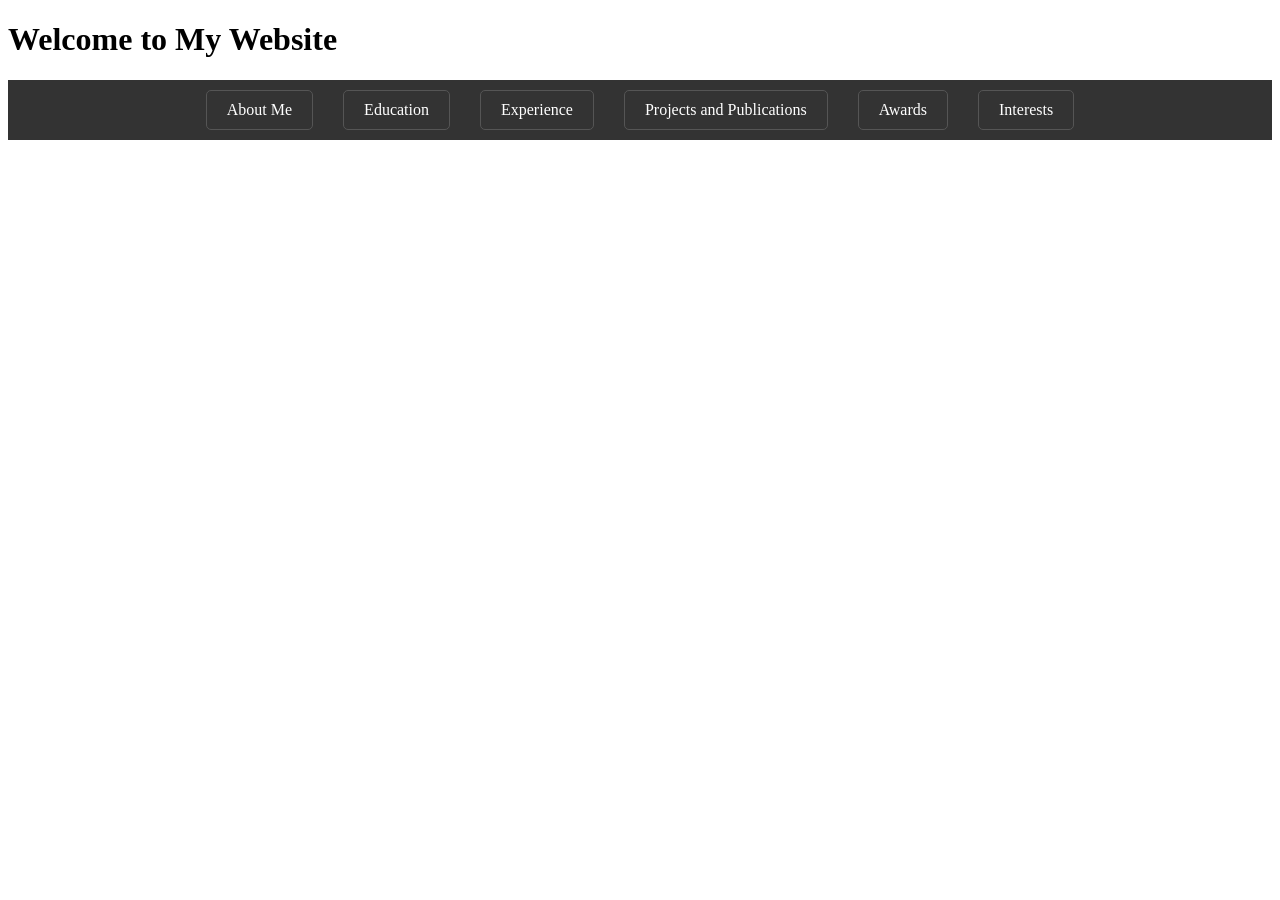
==== index.html @ 2307beb4 "Removed lines index.html" ====
<!DOCTYPE html>
<html lang="en">
<head>
    <meta charset="UTF-8">
    <meta name="viewport" content="width=device-width, initial-scale=1.0">
    <title>Elsa Paulson Personal Website</title>
    <link rel="stylesheet" href="styles.css">
    <style>
        /* Basic styling for the tabs */
        .tabs {
            display: flex;
            background-color: #333;
            color: white;
            padding: 10px;
            justify-content: center;
        }
        .tab {
            margin: 0 15px;
            cursor: pointer;
            padding: 10px 20px;
            border: 1px solid #555;
            border-radius: 5px;
        }
        .tab:hover {
            background-color: #555;
        }
        .tab-content {
            display: none;
            padding: 20px;
            border: 1px solid #ddd;
            border-radius: 5px;
        }
        .active-tab-content {
            display: block;
        }
    </style>
</head>
<body>
    <header>
        <h1>Welcome to My Website</h1>
        <div class="tabs">
            <div class="tab" data-tab="about">About Me</div>
            <div class="tab" data-tab="education">Education</div>
            <div class="tab" data-tab="experience">Experience</div>
            <div class="tab" data-tab="projects">Projects and Publications</div>
            <div class="tab" data-tab="awards">Awards</div>
            <div class="tab" data-tab="interests">Interests</div>
        </div>
    </header>
    <script src="script.js"></script>
</body>
</html>
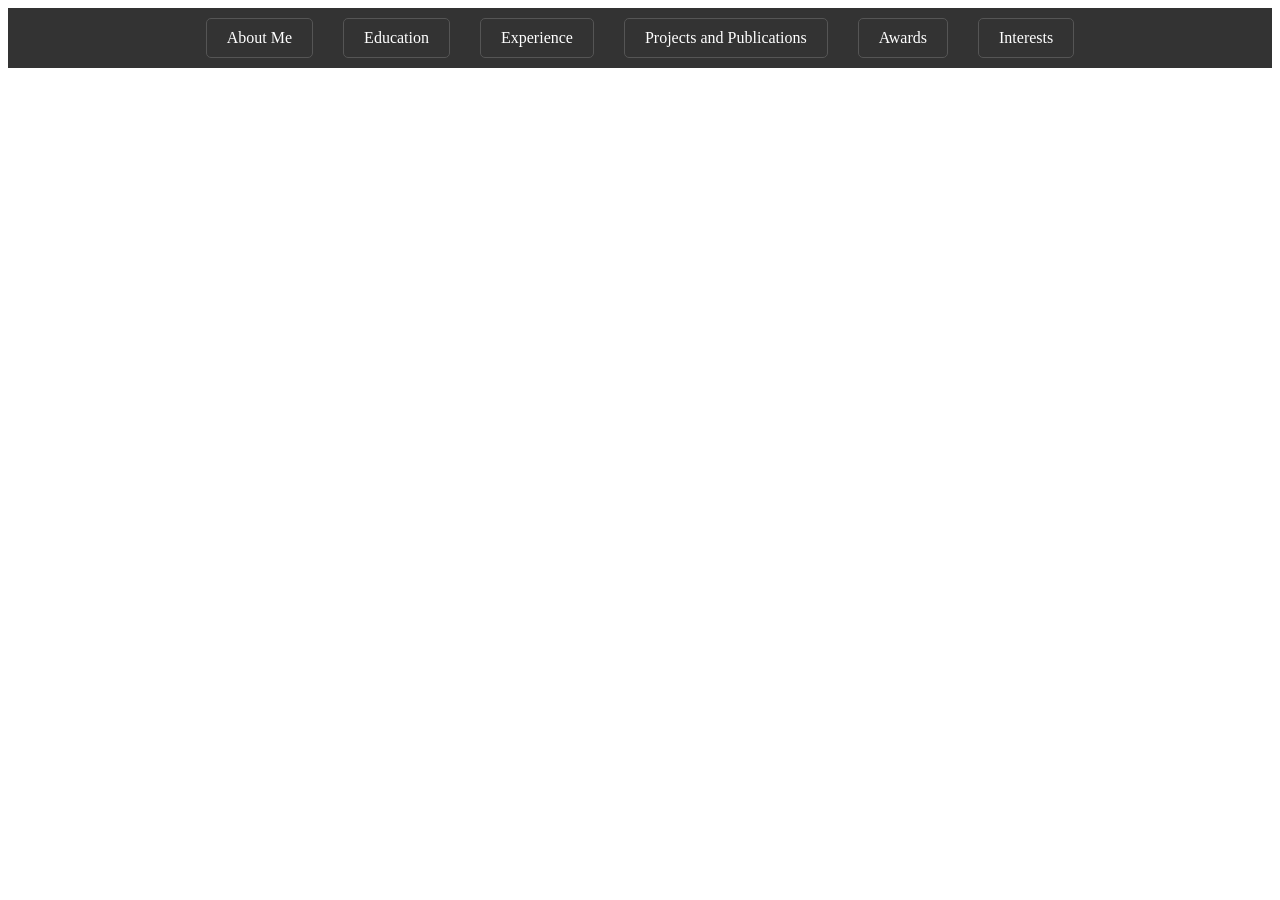
==== commit 91f437ce: "Update index.html" ====
--- a/index.html
+++ b/index.html
@@ -37,7 +37,6 @@
 </head>
 <body>
     <header>
-        <h1>Welcome to My Website</h1>
         <div class="tabs">
             <div class="tab" data-tab="about">About Me</div>
             <div class="tab" data-tab="education">Education</div>
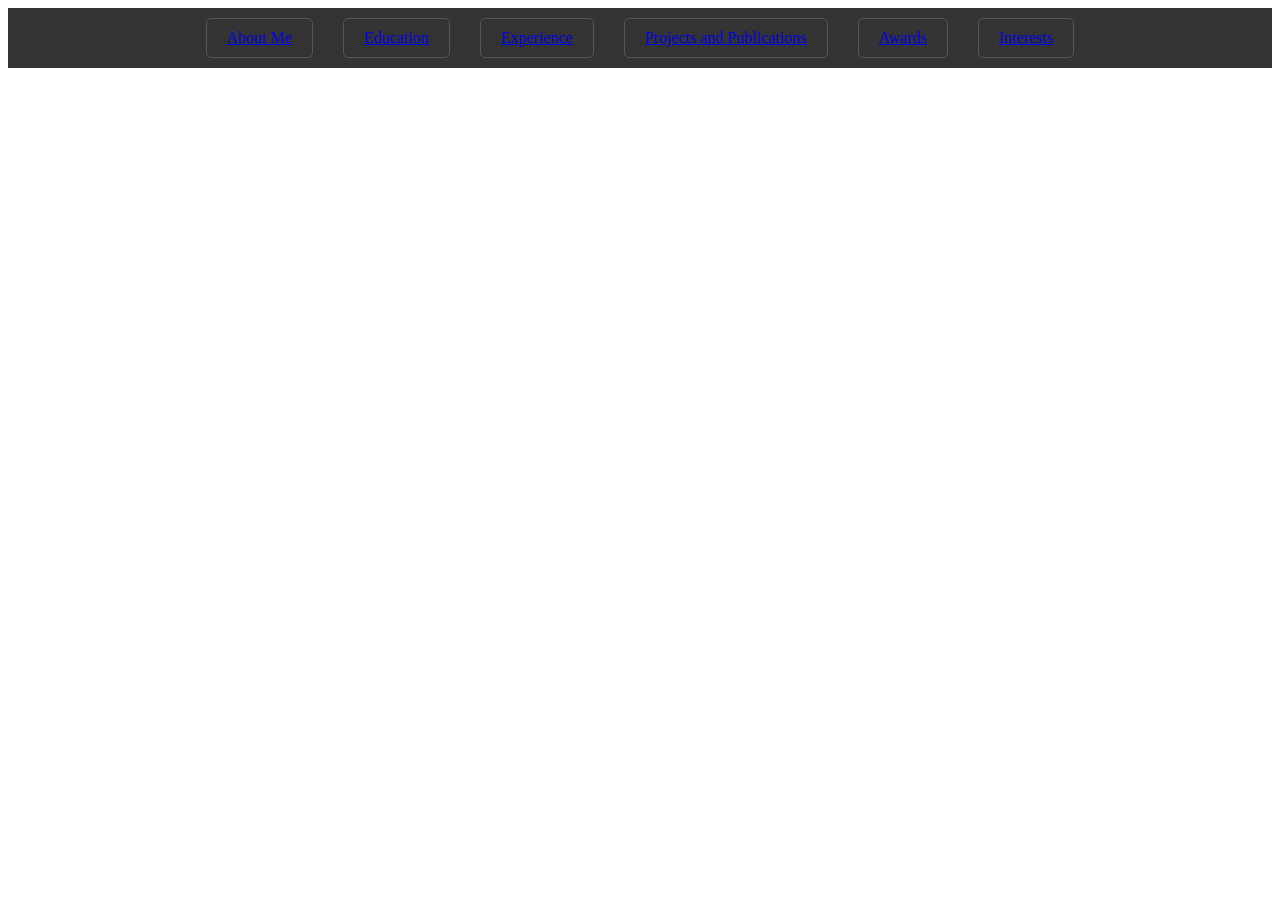
==== commit fa2d5793: "Update index.html" ====
--- a/index.html
+++ b/index.html
@@ -36,15 +36,15 @@
     </style>
 </head>
 <body>
-    <header>
-        <div class="tabs">
-            <div class="tab" data-tab="about">About Me</div>
-            <div class="tab" data-tab="education">Education</div>
-            <div class="tab" data-tab="experience">Experience</div>
-            <div class="tab" data-tab="projects">Projects and Publications</div>
-            <div class="tab" data-tab="awards">Awards</div>
-            <div class="tab" data-tab="interests">Interests</div>
-        </div>
+   <header>
+    <div class="tabs">
+        <a href="about.html" class="tab">About Me</a>
+        <a href="education.html" class="tab">Education</a>
+        <a href="experience.html" class="tab">Experience</a>
+        <a href="projects.html" class="tab">Projects and Publications</a>
+        <a href="awards.html" class="tab">Awards</a>
+        <a href="interests.html" class="tab">Interests</a>
+    </div>
     </header>
     <script src="script.js"></script>
 </body>
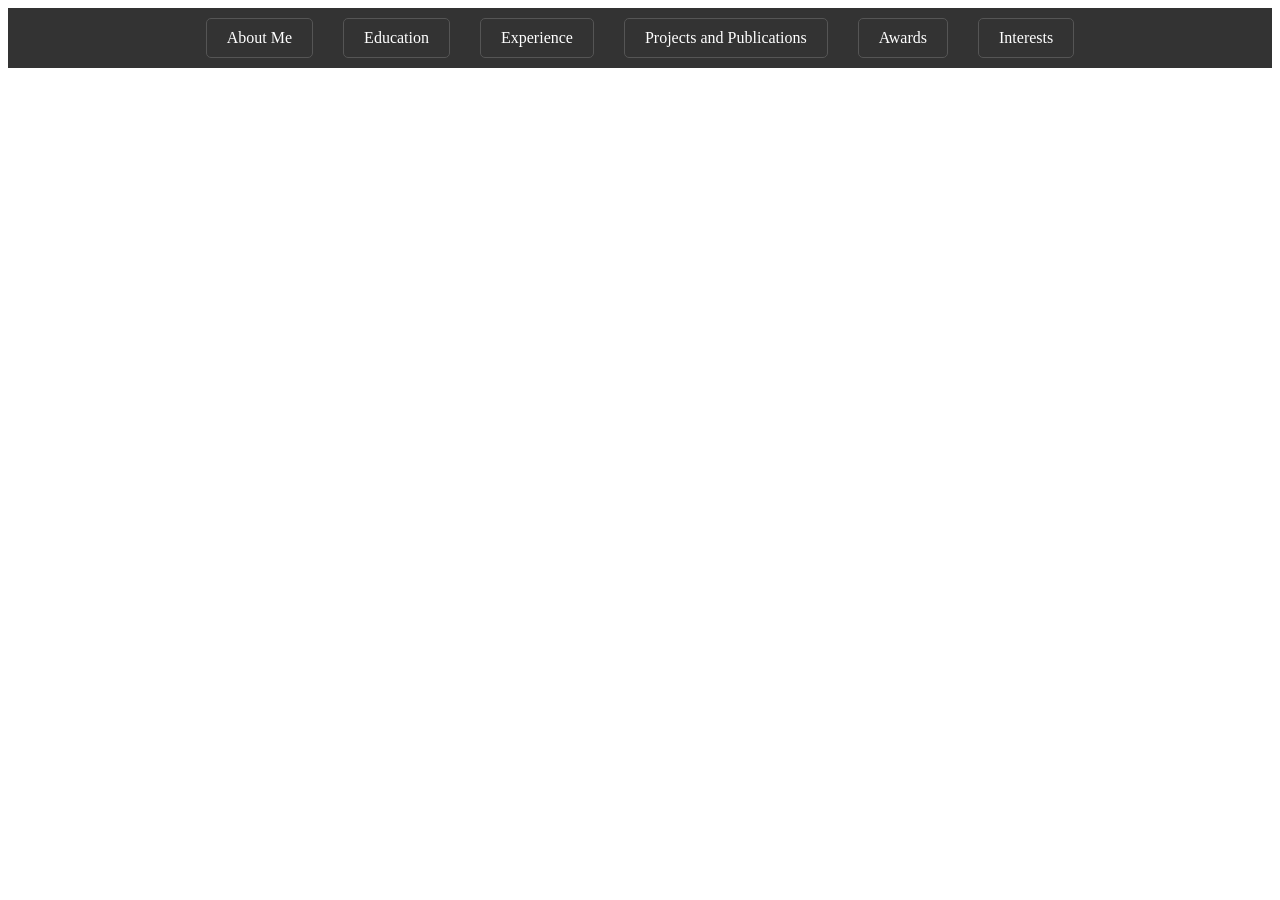
==== commit 1a483c8b: "Update index.html" ====
--- a/index.html
+++ b/index.html
@@ -6,34 +6,36 @@
     <title>Elsa Paulson Personal Website</title>
     <link rel="stylesheet" href="styles.css">
     <style>
-        /* Basic styling for the tabs */
+       /* Basic styling for the tabs */
         .tabs {
-            display: flex;
-            background-color: #333;
-            color: white;
-            padding: 10px;
-            justify-content: center;
+    display: flex;
+    background-color: #333;
+    color: white;
+    padding: 10px;
+    justify-content: center;
         }
+
         .tab {
-            margin: 0 15px;
-            cursor: pointer;
-            padding: 10px 20px;
-            border: 1px solid #555;
-            border-radius: 5px;
+    margin: 0 15px;
+    cursor: pointer;
+    padding: 10px 20px;
+    border: 1px solid #555;
+    border-radius: 5px;
+    text-decoration: none; /* Remove underline from links */
+    color: white; /* Ensure text color is white */
+    background-color: #333; /* Ensure background color matches the tabs */
+    transition: background-color 0.3s; /* Smooth transition on hover */
         }
+
         .tab:hover {
-            background-color: #555;
+    background-color: #555; /* Change background on hover */
         }
-        .tab-content {
-            display: none;
-            padding: 20px;
-            border: 1px solid #ddd;
-            border-radius: 5px;
+
+        /* Optional: Styling for active tab if needed */
+.tab.active {
+    background-color: #555; /* Different color for active tab */
         }
-        .active-tab-content {
-            display: block;
-        }
-    </style>
+</style>
 </head>
 <body>
    <header>
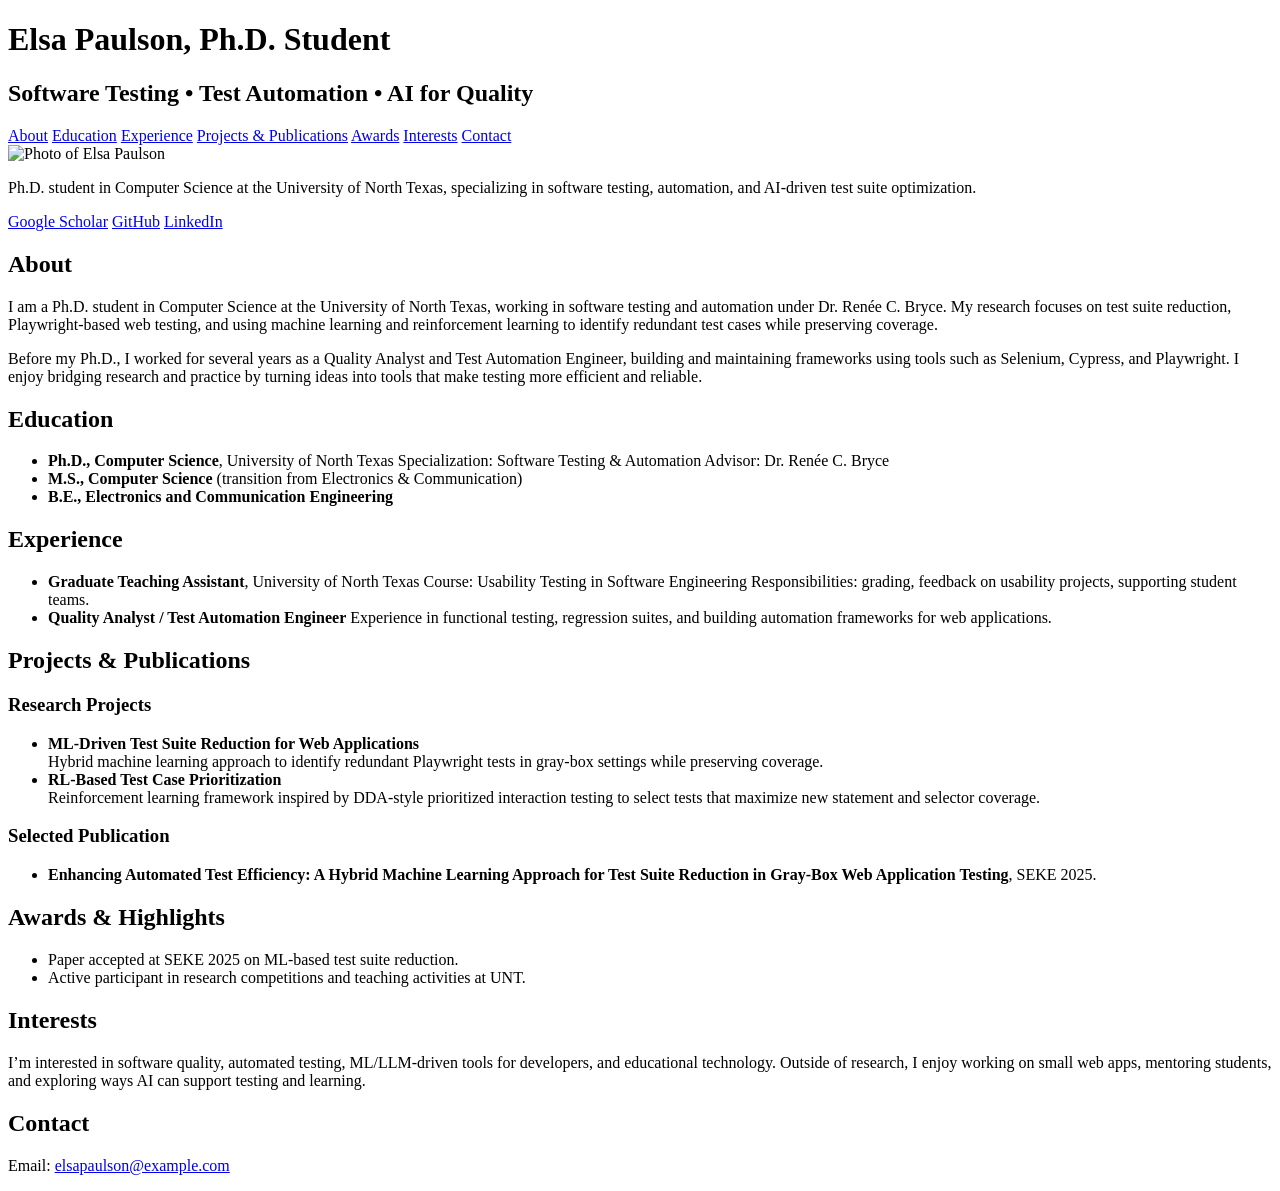
==== commit c4fc10b3: "Update index.html" ====
--- a/index.html
+++ b/index.html
@@ -3,52 +3,146 @@
 <head>
     <meta charset="UTF-8">
     <meta name="viewport" content="width=device-width, initial-scale=1.0">
-    <title>Elsa Paulson Personal Website</title>
+    <title>Elsa Paulson | Software Testing & AI</title>
     <link rel="stylesheet" href="styles.css">
-    <style>
-       /* Basic styling for the tabs */
-        .tabs {
-    display: flex;
-    background-color: #333;
-    color: white;
-    padding: 10px;
-    justify-content: center;
-        }
-
-        .tab {
-    margin: 0 15px;
-    cursor: pointer;
-    padding: 10px 20px;
-    border: 1px solid #555;
-    border-radius: 5px;
-    text-decoration: none; /* Remove underline from links */
-    color: white; /* Ensure text color is white */
-    background-color: #333; /* Ensure background color matches the tabs */
-    transition: background-color 0.3s; /* Smooth transition on hover */
-        }
-
-        .tab:hover {
-    background-color: #555; /* Change background on hover */
-        }
-
-        /* Optional: Styling for active tab if needed */
-.tab.active {
-    background-color: #555; /* Different color for active tab */
-        }
-</style>
 </head>
 <body>
-   <header>
-    <div class="tabs">
-        <a href="about.html" class="tab">About Me</a>
-        <a href="education.html" class="tab">Education</a>
-        <a href="experience.html" class="tab">Experience</a>
-        <a href="projects.html" class="tab">Projects and Publications</a>
-        <a href="awards.html" class="tab">Awards</a>
-        <a href="interests.html" class="tab">Interests</a>
-    </div>
+    <header class="site-header">
+        <div class="logo-name">
+            <h1>Elsa Paulson, Ph.D. Student</h1>
+            <h2>Software Testing • Test Automation • AI for Quality</h2>
+        </div>
+        <nav class="top-nav">
+            <a href="#about">About</a>
+            <a href="#education">Education</a>
+            <a href="#experience">Experience</a>
+            <a href="#projects">Projects & Publications</a>
+            <a href="#awards">Awards</a>
+            <a href="#interests">Interests</a>
+            <a href="#contact">Contact</a>
+        </nav>
     </header>
-    <script src="script.js"></script>
+
+    <main class="layout">
+        <!-- Left "sidebar" for quick links (optional) -->
+        <aside class="sidebar">
+            <img src="profile.jpg" alt="Photo of Elsa Paulson" class="profile-pic">
+            <p class="short-bio">
+                Ph.D. student in Computer Science at the University of North Texas,
+                specializing in software testing, automation, and AI-driven test suite
+                optimization.
+            </p>
+            <div class="links">
+                <!-- Replace # with your real links -->
+                <a href="https://scholar.google.com/" target="_blank">Google Scholar</a>
+                <a href="https://github.com/ElsaPaulson" target="_blank">GitHub</a>
+                <a href="https://www.linkedin.com/" target="_blank">LinkedIn</a>
+            </div>
+        </aside>
+
+        <!-- Main content -->
+        <section class="content">
+
+            <section id="about">
+                <h2>About</h2>
+                <p>
+                    I am a Ph.D. student in Computer Science at the University of North Texas,
+                    working in software testing and automation under Dr. Renée C. Bryce.
+                    My research focuses on test suite reduction, Playwright-based web testing,
+                    and using machine learning and reinforcement learning to identify redundant
+                    test cases while preserving coverage.
+                </p>
+                <p>
+                    Before my Ph.D., I worked for several years as a Quality Analyst and Test
+                    Automation Engineer, building and maintaining frameworks using tools such as
+                    Selenium, Cypress, and Playwright. I enjoy bridging research and practice by
+                    turning ideas into tools that make testing more efficient and reliable.
+                </p>
+            </section>
+
+            <section id="education">
+                <h2>Education</h2>
+                <ul>
+                    <li>
+                        <strong>Ph.D., Computer Science</strong>, University of North Texas  
+                        Specialization: Software Testing & Automation  
+                        Advisor: Dr. Renée C. Bryce
+                    </li>
+                    <li>
+                        <strong>M.S., Computer Science</strong> (transition from Electronics & Communication)
+                    </li>
+                    <li>
+                        <strong>B.E., Electronics and Communication Engineering</strong>
+                    </li>
+                </ul>
+            </section>
+
+            <section id="experience">
+                <h2>Experience</h2>
+                <ul>
+                    <li>
+                        <strong>Graduate Teaching Assistant</strong>, University of North Texas  
+                        Course: Usability Testing in Software Engineering  
+                        Responsibilities: grading, feedback on usability projects, supporting student teams.
+                    </li>
+                    <li>
+                        <strong>Quality Analyst / Test Automation Engineer</strong>  
+                        Experience in functional testing, regression suites, and building automation
+                        frameworks for web applications.
+                    </li>
+                </ul>
+            </section>
+
+            <section id="projects">
+                <h2>Projects & Publications</h2>
+
+                <h3>Research Projects</h3>
+                <ul>
+                    <li>
+                        <strong>ML-Driven Test Suite Reduction for Web Applications</strong><br>
+                        Hybrid machine learning approach to identify redundant Playwright tests in
+                        gray-box settings while preserving coverage.
+                    </li>
+                    <li>
+                        <strong>RL-Based Test Case Prioritization</strong><br>
+                        Reinforcement learning framework inspired by DDA-style prioritized interaction
+                        testing to select tests that maximize new statement and selector coverage.
+                    </li>
+                </ul>
+
+                <h3>Selected Publication</h3>
+                <ul>
+                    <li>
+                        <strong>Enhancing Automated Test Efficiency: A Hybrid Machine Learning Approach
+                        for Test Suite Reduction in Gray-Box Web Application Testing</strong>, SEKE 2025.
+                    </li>
+                </ul>
+            </section>
+
+            <section id="awards">
+                <h2>Awards & Highlights</h2>
+                <ul>
+                    <li>Paper accepted at SEKE 2025 on ML-based test suite reduction.</li>
+                    <li>Active participant in research competitions and teaching activities at UNT.</li>
+                </ul>
+            </section>
+
+            <section id="interests">
+                <h2>Interests</h2>
+                <p>
+                    I’m interested in software quality, automated testing, ML/LLM-driven tools for
+                    developers, and educational technology. Outside of research, I enjoy working on
+                    small web apps, mentoring students, and exploring ways AI can support testing
+                    and learning.
+                </p>
+            </section>
+
+            <section id="contact">
+                <h2>Contact</h2>
+                <p>Email: <a href="mailto:elsapaulson@example.com">elsapaulson@example.com</a></p>
+            </section>
+
+        </section>
+    </main>
 </body>
 </html>
-
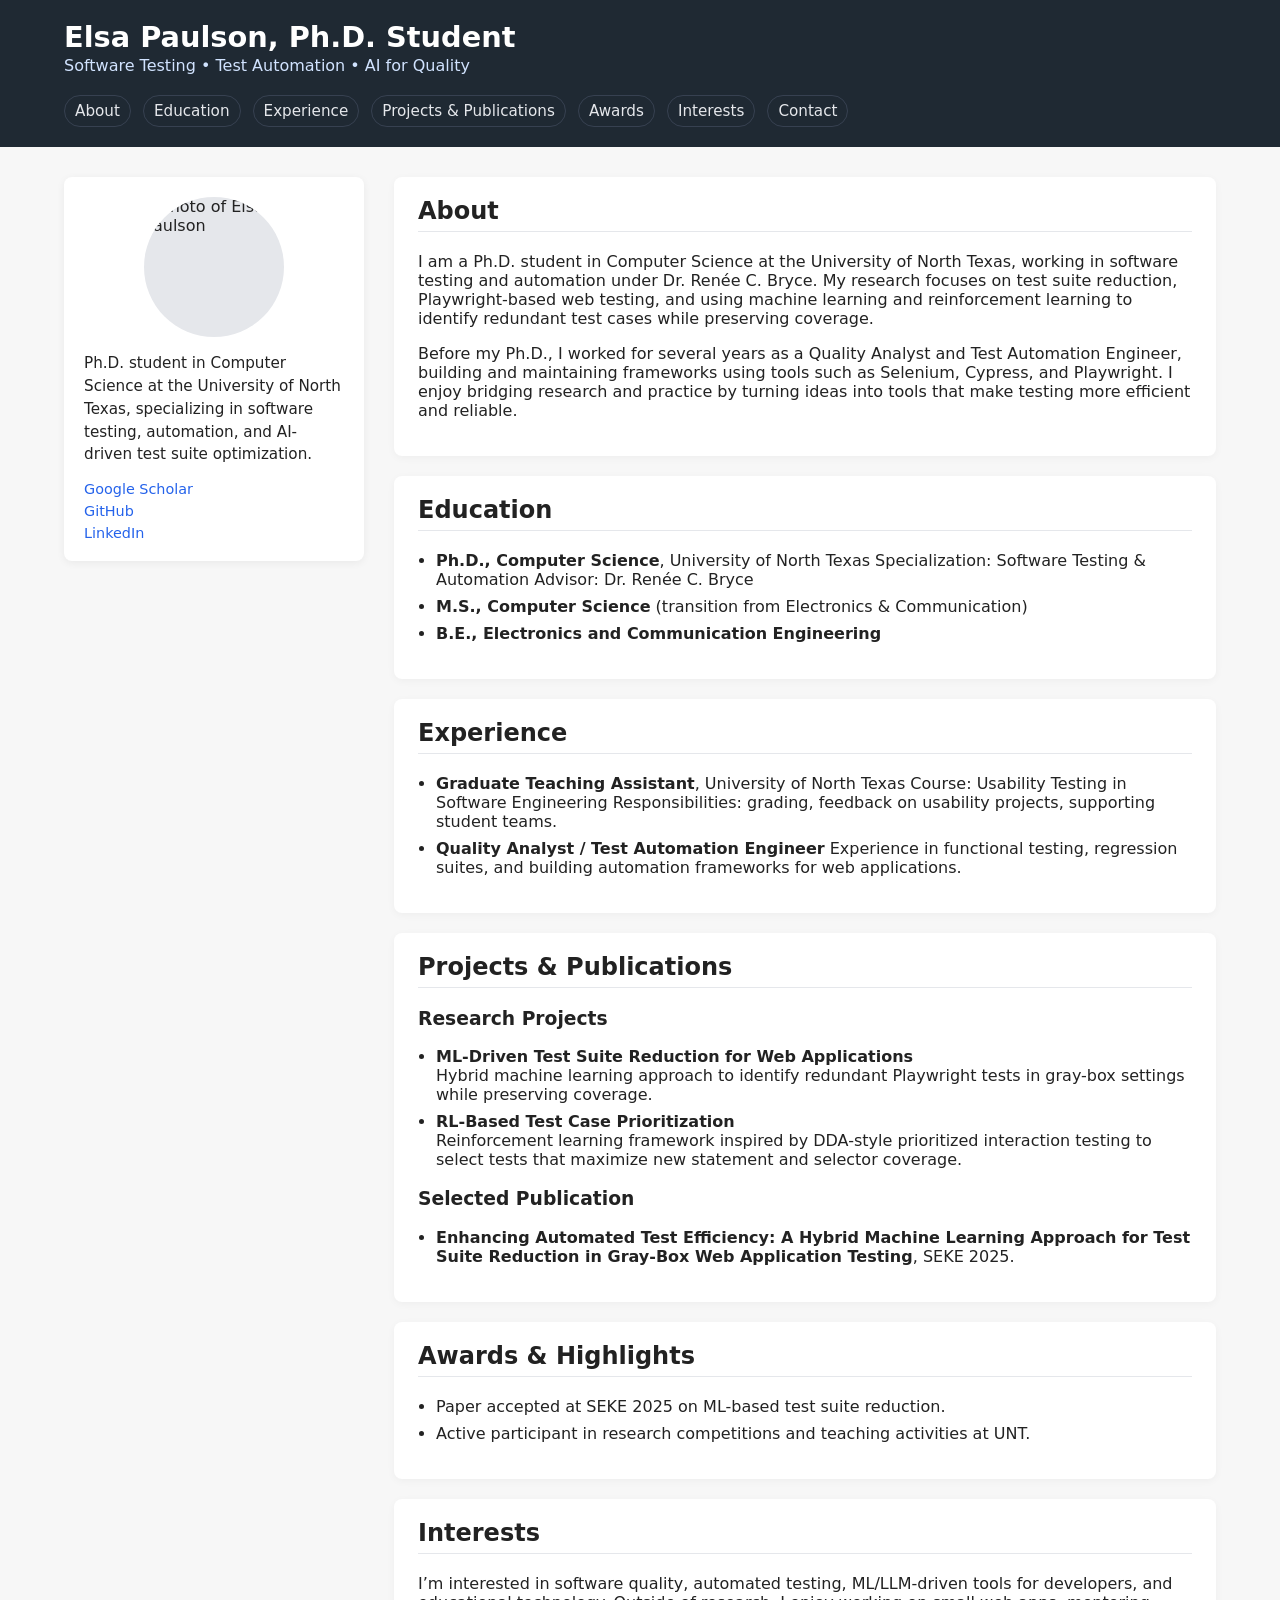
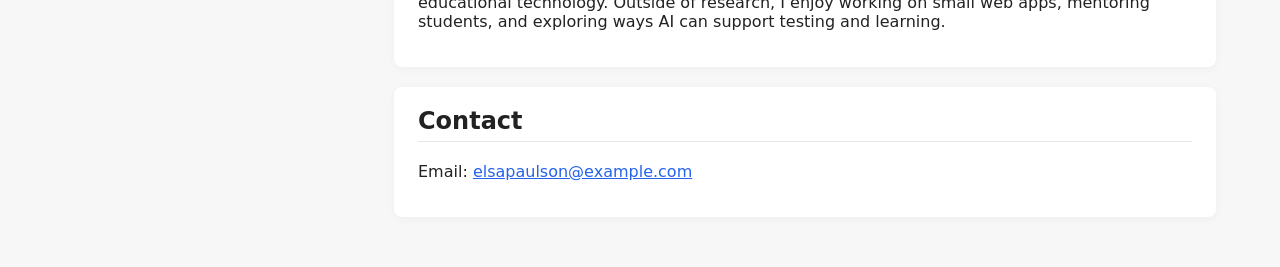
==== commit f5aedcef: "Update index.html" ====
--- a/index.html
+++ b/index.html
@@ -139,7 +139,7 @@
 
             <section id="contact">
                 <h2>Contact</h2>
-                <p>Email: <a href="mailto:elsapaulson@example.com">elsapaulson@example.com</a></p>
+                <p>Email: <a href="mailto:elsapaulson1@gmail.com">elsapaulson@example.com</a></p>
             </section>
 
         </section>
--- a/styles.css
+++ b/styles.css
@@ -0,0 +1,144 @@
+/* Global layout */
+body {
+    margin: 0;
+    font-family: system-ui, -apple-system, BlinkMacSystemFont, "Segoe UI", sans-serif;
+    background-color: #f7f7f7;
+    color: #222;
+}
+
+/* Header */
+.site-header {
+    background: #1f2933;
+    color: white;
+    padding: 20px 5%;
+    display: flex;
+    flex-direction: column;
+    gap: 10px;
+}
+
+.logo-name h1 {
+    margin: 0;
+    font-size: 1.8rem;
+}
+
+.logo-name h2 {
+    margin: 2px 0 0;
+    font-size: 1rem;
+    font-weight: 400;
+    color: #d1e3ff;
+}
+
+.top-nav {
+    margin-top: 10px;
+    display: flex;
+    flex-wrap: wrap;
+    gap: 12px;
+}
+
+.top-nav a {
+    color: #e5e7eb;
+    text-decoration: none;
+    font-size: 0.95rem;
+    padding: 6px 10px;
+    border-radius: 999px;
+    border: 1px solid #374151;
+}
+
+.top-nav a:hover {
+    background: #374151;
+}
+
+/* Main layout */
+.layout {
+    display: flex;
+    gap: 30px;
+    padding: 30px 5%;
+}
+
+/* Sidebar */
+.sidebar {
+    flex: 0 0 260px;
+    background: white;
+    border-radius: 8px;
+    padding: 20px;
+    box-shadow: 0 2px 8px rgba(0,0,0,0.06);
+    height: fit-content;
+}
+
+.profile-pic {
+    width: 140px;
+    height: 140px;
+    border-radius: 50%;
+    object-fit: cover;
+    display: block;
+    margin: 0 auto 15px;
+    background: #e5e7eb;
+}
+
+.short-bio {
+    font-size: 0.95rem;
+    line-height: 1.5;
+}
+
+.sidebar .links {
+    margin-top: 15px;
+    display: flex;
+    flex-direction: column;
+    gap: 6px;
+}
+
+.sidebar .links a {
+    text-decoration: none;
+    font-size: 0.9rem;
+    color: #2563eb;
+}
+
+.sidebar .links a:hover {
+    text-decoration: underline;
+}
+
+/* Content area */
+.content {
+    flex: 1;
+}
+
+.content section {
+    background: white;
+    border-radius: 8px;
+    padding: 20px 24px;
+    margin-bottom: 20px;
+    box-shadow: 0 2px 8px rgba(0,0,0,0.04);
+}
+
+.content h2 {
+    margin-top: 0;
+    border-bottom: 1px solid #e5e7eb;
+    padding-bottom: 6px;
+}
+
+.content ul {
+    padding-left: 18px;
+}
+
+.content li {
+    margin-bottom: 8px;
+}
+
+/* Links inside content */
+.content a {
+    color: #2563eb;
+}
+
+.content a:hover {
+    text-decoration: underline;
+}
+
+/* Responsive */
+@media (max-width: 900px) {
+    .layout {
+        flex-direction: column;
+    }
+    .sidebar {
+        width: 100%;
+    }
+}
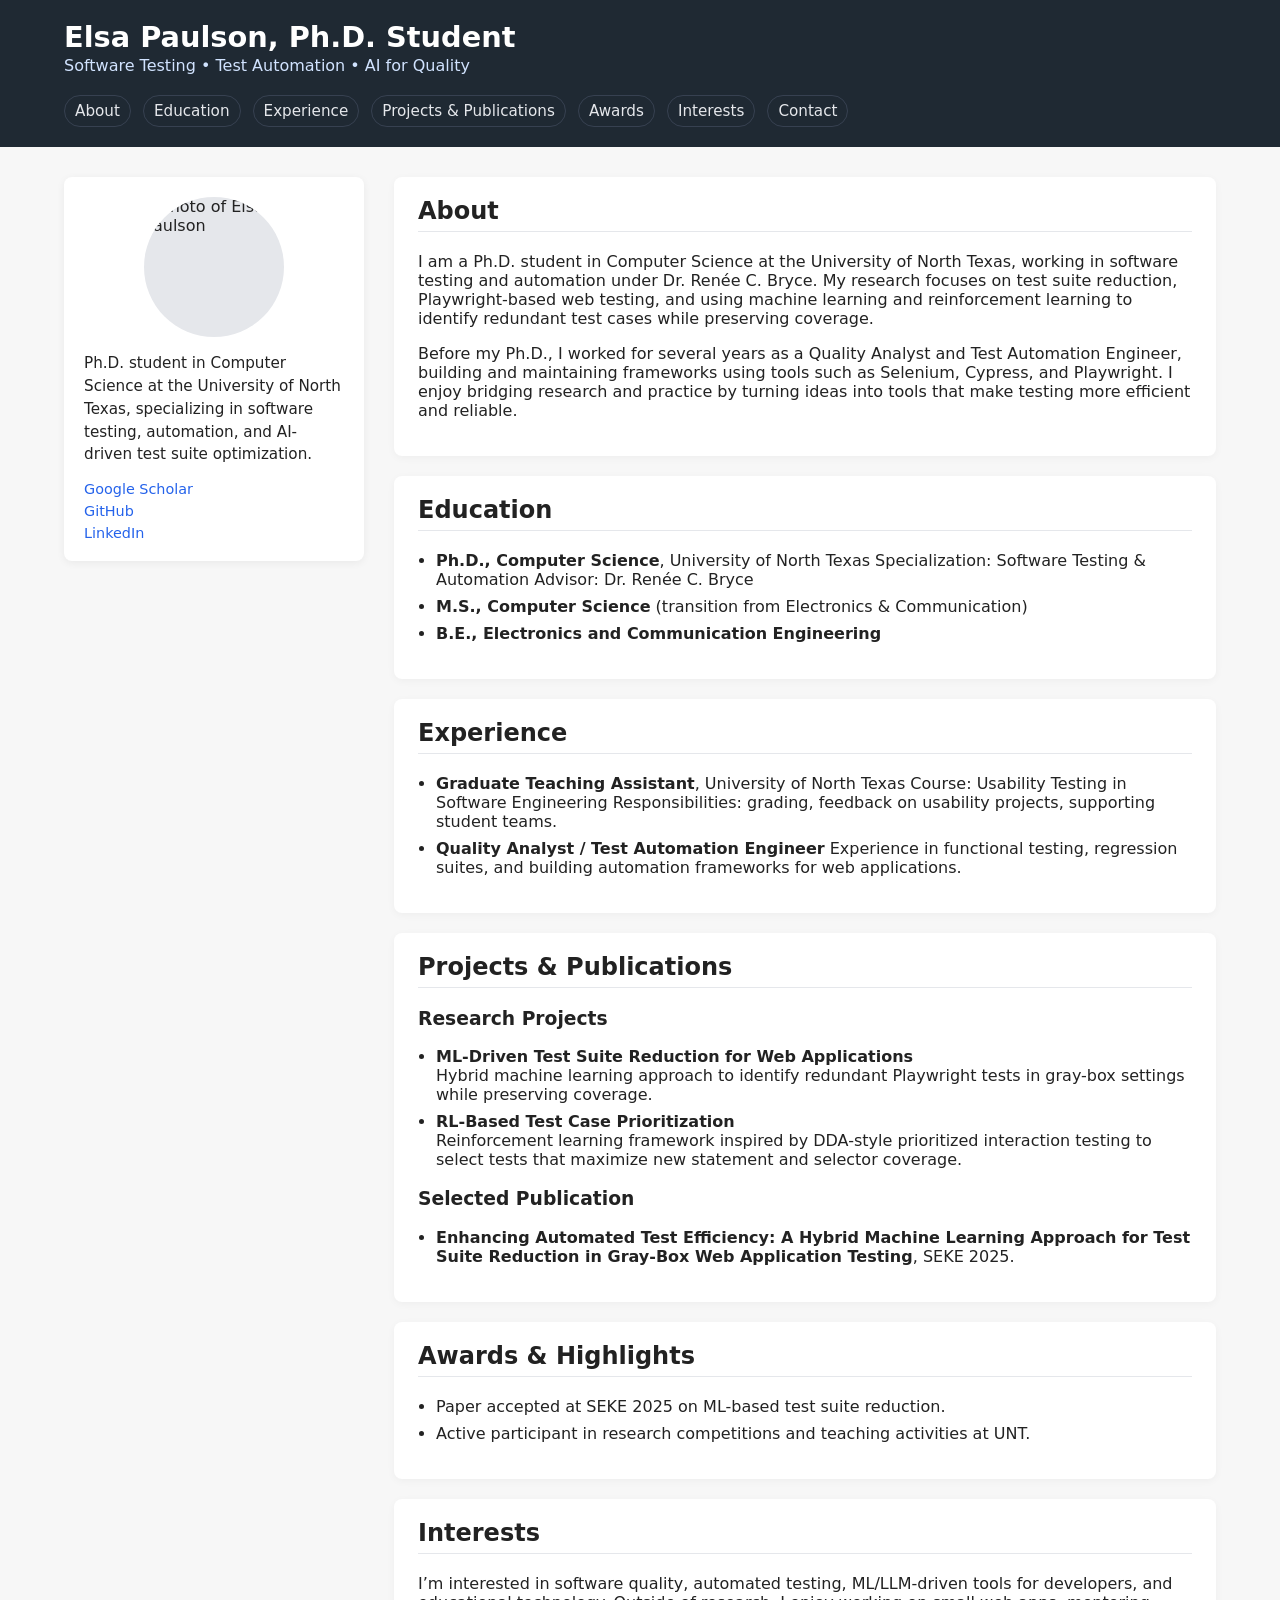
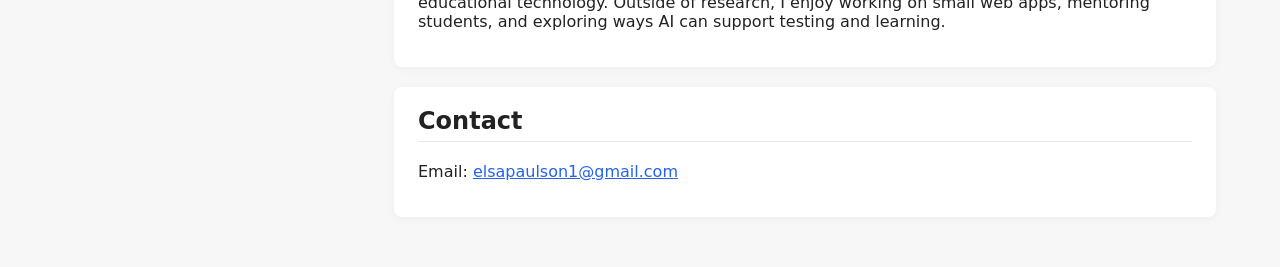
==== commit 653139ee: "Update index.html" ====
--- a/index.html
+++ b/index.html
@@ -139,7 +139,7 @@
 
             <section id="contact">
                 <h2>Contact</h2>
-                <p>Email: <a href="mailto:elsapaulson1@gmail.com">elsapaulson@example.com</a></p>
+                <p>Email: <a href="mailto:elsapaulson1@gmail.com">elsapaulson1@gmail.com</a></p>
             </section>
 
         </section>
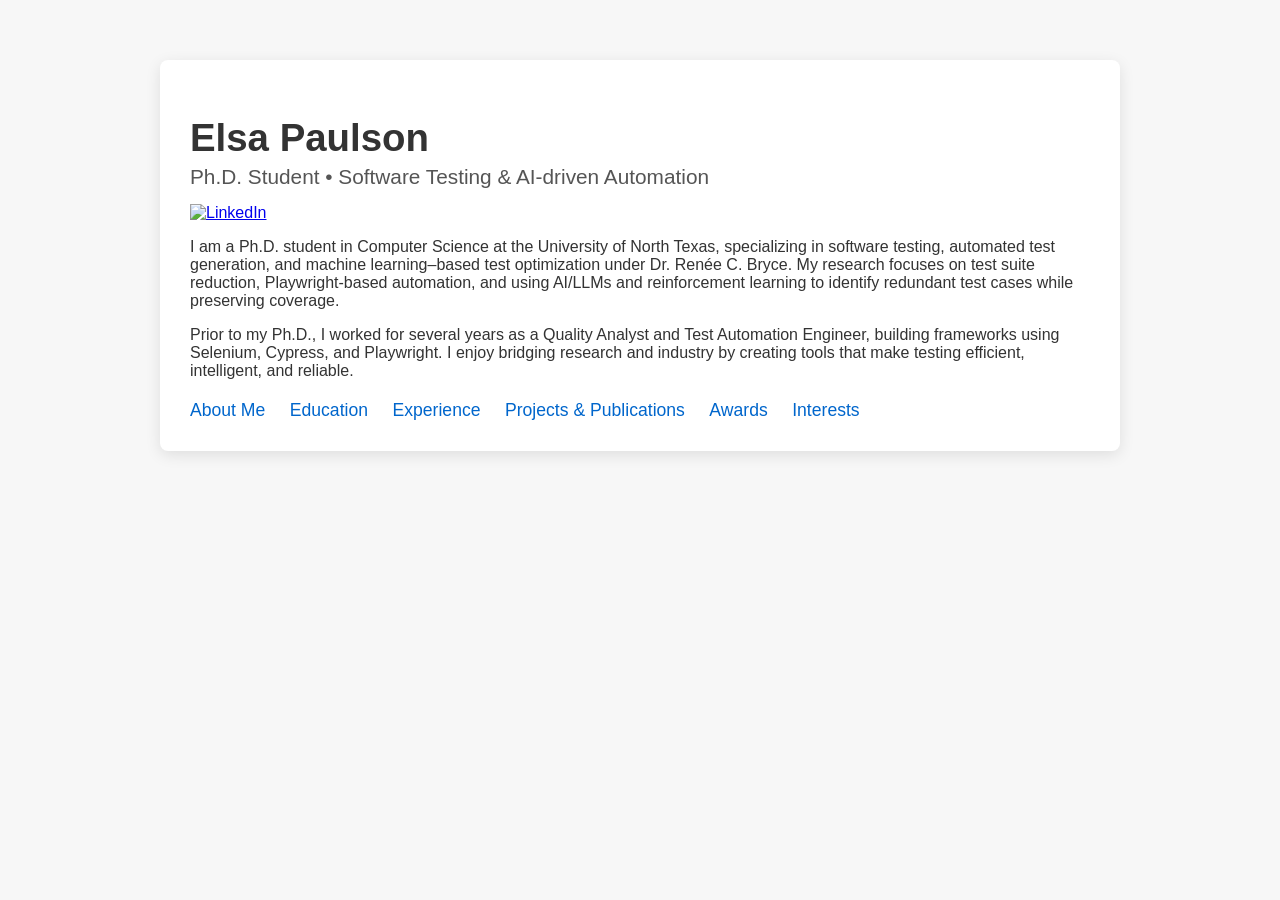
==== commit 70cb9dcc: "Update index.html" ====
--- a/index.html
+++ b/index.html
@@ -3,146 +3,108 @@
 <head>
     <meta charset="UTF-8">
     <meta name="viewport" content="width=device-width, initial-scale=1.0">
-    <title>Elsa Paulson | Software Testing & AI</title>
+    <title>Elsa Paulson</title>
     <link rel="stylesheet" href="styles.css">
+
+    <style>
+        body {
+            font-family: Arial, sans-serif;
+            margin: 0;
+            padding: 0;
+            background-color: #f7f7f7;
+            color: #333;
+        }
+
+        .container {
+            max-width: 900px;
+            margin: 60px auto;
+            padding: 30px;
+            background: white;
+            border-radius: 8px;
+            box-shadow: 0 4px 15px rgba(0,0,0,0.1);
+        }
+
+        h1 {
+            font-size: 2.4rem;
+            margin-bottom: 5px;
+        }
+
+        h2 {
+            margin-top: 40px;
+            border-bottom: 2px solid #eee;
+            padding-bottom: 5px;
+        }
+
+        .subtitle {
+            font-size: 1.3rem;
+            color: #555;
+        }
+
+        .nav-links {
+            margin-top: 20px;
+        }
+
+        .nav-links a {
+            margin-right: 20px;
+            font-size: 1.1rem;
+            text-decoration: none;
+            color: #0066cc;
+        }
+
+        .nav-links a:hover {
+            text-decoration: underline;
+        }
+
+        /* LinkedIn icon */
+        .linkedin {
+            margin-top: 15px;
+        }
+
+        .linkedin img {
+            width: 32px;
+            height: 32px;
+        }
+    </style>
 </head>
+
 <body>
-    <header class="site-header">
-        <div class="logo-name">
-            <h1>Elsa Paulson, Ph.D. Student</h1>
-            <h2>Software Testing • Test Automation • AI for Quality</h2>
-        </div>
-        <nav class="top-nav">
-            <a href="#about">About</a>
-            <a href="#education">Education</a>
-            <a href="#experience">Experience</a>
-            <a href="#projects">Projects & Publications</a>
-            <a href="#awards">Awards</a>
-            <a href="#interests">Interests</a>
-            <a href="#contact">Contact</a>
-        </nav>
-    </header>
 
-    <main class="layout">
-        <!-- Left "sidebar" for quick links (optional) -->
-        <aside class="sidebar">
-            <img src="profile.jpg" alt="Photo of Elsa Paulson" class="profile-pic">
-            <p class="short-bio">
-                Ph.D. student in Computer Science at the University of North Texas,
-                specializing in software testing, automation, and AI-driven test suite
-                optimization.
-            </p>
-            <div class="links">
-                <!-- Replace # with your real links -->
-                <a href="https://scholar.google.com/" target="_blank">Google Scholar</a>
-                <a href="https://github.com/ElsaPaulson" target="_blank">GitHub</a>
-                <a href="https://www.linkedin.com/" target="_blank">LinkedIn</a>
-            </div>
-        </aside>
+<div class="container">
 
-        <!-- Main content -->
-        <section class="content">
+    <h1>Elsa Paulson</h1>
+    <div class="subtitle">Ph.D. Student • Software Testing & AI-driven Automation</div>
 
-            <section id="about">
-                <h2>About</h2>
-                <p>
-                    I am a Ph.D. student in Computer Science at the University of North Texas,
-                    working in software testing and automation under Dr. Renée C. Bryce.
-                    My research focuses on test suite reduction, Playwright-based web testing,
-                    and using machine learning and reinforcement learning to identify redundant
-                    test cases while preserving coverage.
-                </p>
-                <p>
-                    Before my Ph.D., I worked for several years as a Quality Analyst and Test
-                    Automation Engineer, building and maintaining frameworks using tools such as
-                    Selenium, Cypress, and Playwright. I enjoy bridging research and practice by
-                    turning ideas into tools that make testing more efficient and reliable.
-                </p>
-            </section>
+    <!-- LinkedIn button -->
+    <div class="linkedin">
+        <a href="https://www.linkedin.com/in/elsa1995" target="_blank">
+            <img src="https://cdn-icons-png.flaticon.com/512/174/174857.png" alt="LinkedIn">
+        </a>
+    </div>
 
-            <section id="education">
-                <h2>Education</h2>
-                <ul>
-                    <li>
-                        <strong>Ph.D., Computer Science</strong>, University of North Texas  
-                        Specialization: Software Testing & Automation  
-                        Advisor: Dr. Renée C. Bryce
-                    </li>
-                    <li>
-                        <strong>M.S., Computer Science</strong> (transition from Electronics & Communication)
-                    </li>
-                    <li>
-                        <strong>B.E., Electronics and Communication Engineering</strong>
-                    </li>
-                </ul>
-            </section>
+    <p>
+        I am a Ph.D. student in Computer Science at the University of North Texas, specializing in
+        software testing, automated test generation, and machine learning–based test optimization under 
+        Dr. Renée C. Bryce. My research focuses on test suite reduction, Playwright-based automation, 
+        and using AI/LLMs and reinforcement learning to identify redundant test cases while preserving coverage.
+    </p>
 
-            <section id="experience">
-                <h2>Experience</h2>
-                <ul>
-                    <li>
-                        <strong>Graduate Teaching Assistant</strong>, University of North Texas  
-                        Course: Usability Testing in Software Engineering  
-                        Responsibilities: grading, feedback on usability projects, supporting student teams.
-                    </li>
-                    <li>
-                        <strong>Quality Analyst / Test Automation Engineer</strong>  
-                        Experience in functional testing, regression suites, and building automation
-                        frameworks for web applications.
-                    </li>
-                </ul>
-            </section>
+    <p>
+        Prior to my Ph.D., I worked for several years as a Quality Analyst and Test Automation Engineer,
+        building frameworks using Selenium, Cypress, and Playwright. I enjoy bridging research and industry by 
+        creating tools that make testing efficient, intelligent, and reliable.
+    </p>
 
-            <section id="projects">
-                <h2>Projects & Publications</h2>
+    <!-- Navigation -->
+    <div class="nav-links">
+        <a href="about.html">About Me</a>
+        <a href="education.html">Education</a>
+        <a href="experience.html">Experience</a>
+        <a href="projects.html">Projects & Publications</a>
+        <a href="awards.html">Awards</a>
+        <a href="interests.html">Interests</a>
+    </div>
 
-                <h3>Research Projects</h3>
-                <ul>
-                    <li>
-                        <strong>ML-Driven Test Suite Reduction for Web Applications</strong><br>
-                        Hybrid machine learning approach to identify redundant Playwright tests in
-                        gray-box settings while preserving coverage.
-                    </li>
-                    <li>
-                        <strong>RL-Based Test Case Prioritization</strong><br>
-                        Reinforcement learning framework inspired by DDA-style prioritized interaction
-                        testing to select tests that maximize new statement and selector coverage.
-                    </li>
-                </ul>
+</div>
 
-                <h3>Selected Publication</h3>
-                <ul>
-                    <li>
-                        <strong>Enhancing Automated Test Efficiency: A Hybrid Machine Learning Approach
-                        for Test Suite Reduction in Gray-Box Web Application Testing</strong>, SEKE 2025.
-                    </li>
-                </ul>
-            </section>
-
-            <section id="awards">
-                <h2>Awards & Highlights</h2>
-                <ul>
-                    <li>Paper accepted at SEKE 2025 on ML-based test suite reduction.</li>
-                    <li>Active participant in research competitions and teaching activities at UNT.</li>
-                </ul>
-            </section>
-
-            <section id="interests">
-                <h2>Interests</h2>
-                <p>
-                    I’m interested in software quality, automated testing, ML/LLM-driven tools for
-                    developers, and educational technology. Outside of research, I enjoy working on
-                    small web apps, mentoring students, and exploring ways AI can support testing
-                    and learning.
-                </p>
-            </section>
-
-            <section id="contact">
-                <h2>Contact</h2>
-                <p>Email: <a href="mailto:elsapaulson1@gmail.com">elsapaulson1@gmail.com</a></p>
-            </section>
-
-        </section>
-    </main>
 </body>
 </html>
